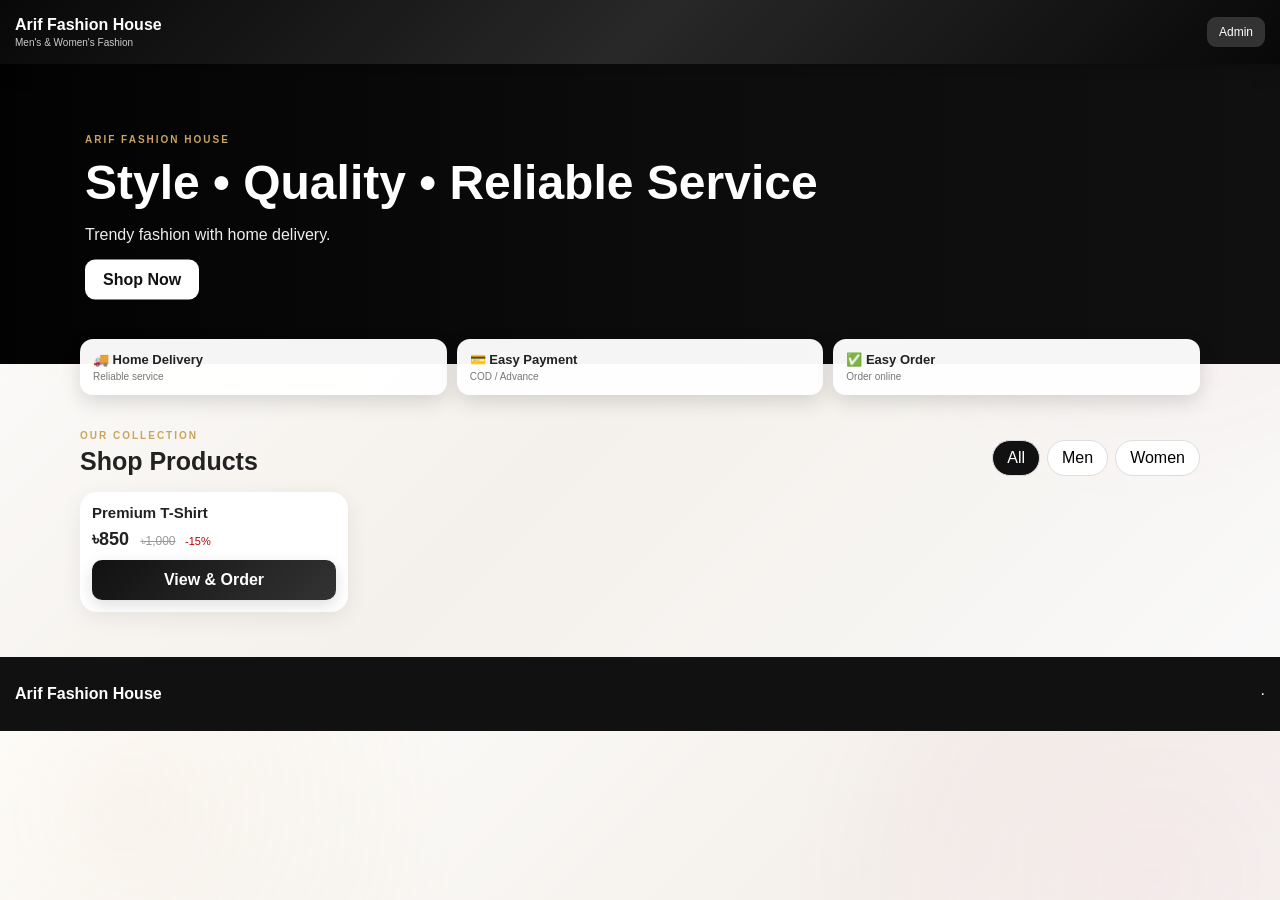
==== index.html @ 1080dfa6 "Add files via upload" ====
<!doctype html>
<html lang="bn"><head>
<meta charset="utf-8"><meta name="viewport" content="width=device-width,initial-scale=1">
<title>Arif Fashion House</title><link rel="stylesheet" href="style.css"><script src="config.js"></script>
</head><body>
<header class="topbar"><a class="brand" href="#"><img src="logo.png" onerror="this.style.display='none'"><span><b id="brandName">Arif Fashion House</b><small>Men's & Women's Fashion</small></span></a><a class="admin-link" href="admin.html">Admin</a></header>
<section class="hero"><img src="cover.png" onerror="this.style.display='none'"><div><span>ARIF FASHION HOUSE</span><h1 id="heroTitle">Style • Quality • Reliable Service</h1><p id="heroSubtitle">Trendy fashion with home delivery.</p><a href="#productsSection" class="hero-btn">Shop Now</a></div></section>
<main><div class="trust"><div>🚚<b> Home Delivery</b><small>Reliable service</small></div><div>💳<b> Easy Payment</b><small>COD / Advance</small></div><div>✅<b> Easy Order</b><small>Order online</small></div></div>
<section id="productsSection"><div class="section-title"><div><small>OUR COLLECTION</small><h2>Shop Products</h2></div><div class="chips"><button class="chip active" data-cat="all">All</button><button class="chip" data-cat="men">Men</button><button class="chip" data-cat="women">Women</button></div></div><div id="products" class="grid"></div></section></main>
<footer><b id="footerBrand">Arif Fashion House</b><span><a id="facebookLink" href="#">Facebook</a> · <a id="youtubeLink" href="#">YouTube</a></span></footer>

<div id="productModal" class="modal hidden"><div class="modal-card"><button class="close" onclick="closeProduct()">×</button><div class="detail"><div><img id="detailImage" class="detail-img"><div id="thumbs" class="thumbs"></div></div><div><small id="detailCategory"></small><h2 id="detailName"></h2><div class="price-line"><b id="detailPrice"></b><del id="detailOld"></del><i id="detailDiscount"></i></div><p id="detailDescription"></p><div id="colorWrap"><b>Color</b><div id="colors" class="choices"></div></div><div id="sizeWrap"><b>Size</b><div id="sizes" class="choices"></div></div><div class="qty"><button onclick="changeQty(-1)">−</button><b id="qty">1</b><button onclick="changeQty(1)">+</button></div><div class="summary"><span>Product Total</span><b id="productTotal">৳0</b></div><button class="primary full" onclick="goCheckout()">Order Now</button></div></div></div></div>

<div id="checkoutModal" class="modal hidden"><div class="modal-card"><button class="close" onclick="closeCheckout()">×</button><h2>Confirm Your Order</h2><div class="checkout-product"><img id="checkoutImage"><div><b id="checkoutName"></b><p id="variantSummary"></p></div></div><div class="box"><h3>👤 Customer Information</h3><input id="customerName" placeholder="Customer Name *"><input id="customerPhone" placeholder="Mobile Number *" inputmode="tel"><textarea id="customerAddress" placeholder="Full Delivery Address *"></textarea></div><div class="box"><div class="summary"><span>Delivery Charge</span><b id="shipping">৳0</b></div></div><div class="box"><h3>💳 Payment</h3><label><input type="radio" name="payment" value="COD" checked> Cash on Delivery</label><label><input type="radio" name="payment" value="Advance"> Advance Payment</label><div id="paymentNumbers"></div><input id="transactionId" class="hidden" placeholder="Transaction ID"></div><div class="box warning"><h3>⚠️ Order Confirmation</h3><p id="warning"></p><label><input type="checkbox" id="confirmCheck" onchange="toggleConfirm()"> আমি অর্ডারের তথ্য সঠিকভাবে যাচাই করেছি এবং অর্ডারটি গ্রহণ করব।</label></div><div class="summary total"><span>Total</span><b id="total">৳0</b></div><button id="confirmOrder" class="primary full" disabled onclick="submitOrder()">✅ Confirm Order</button><p id="orderMsg"></p></div></div>
<script src="script.js"></script></body></html>
---- style.css ----
*{box-sizing:border-box}body{margin:0;font-family:Arial,"Noto Sans Bengali",sans-serif;color:#222;background:radial-gradient(circle at 10% 10%,#d7b06a18,transparent 25%),radial-gradient(circle at 90% 20%,#d46a9b12,transparent 28%),linear-gradient(135deg,#fff,#f4f0eb,#fafafa)}button,input,textarea{font:inherit}button{cursor:pointer}.topbar{height:64px;background:linear-gradient(135deg,#080808,#282828,#080808);color:#fff;padding:9px 15px;display:flex;justify-content:space-between;align-items:center;position:sticky;top:0;z-index:20;box-shadow:0 5px 20px #0003}.brand{display:flex;align-items:center;gap:10px;color:#fff;text-decoration:none}.brand img{width:45px;height:45px;border-radius:50%;object-fit:cover;border:2px solid #fff9}.brand b,.brand small{display:block}.brand small{font-size:10px;color:#ccc;margin-top:3px}.admin-link{background:#333;color:#fff;text-decoration:none;padding:8px 12px;border-radius:9px;font-size:12px}.hero{height:300px;position:relative;overflow:hidden;background:#111;color:#fff}.hero img{width:100%;height:100%;object-fit:cover;opacity:.7}.hero:after{content:"";position:absolute;inset:0;background:linear-gradient(90deg,#000d,#0005,#0001)}.hero>div{position:absolute;z-index:2;top:50%;left:0;right:0;max-width:1150px;margin:auto;padding:20px;transform:translateY(-50%)}.hero h1{font-size:clamp(28px,6vw,48px);margin:8px 0}.hero p{color:#eee}.hero span,main section>div>div>small{color:#c9a45d;font-weight:bold;letter-spacing:2px;font-size:10px}.hero-btn{display:inline-block;background:#fff;color:#111;padding:11px 18px;border-radius:10px;text-decoration:none;font-weight:bold}.hero+main,main{max-width:1150px;margin:auto;padding:0 15px 45px}.trust{display:grid;grid-template-columns:repeat(3,1fr);gap:10px;margin-top:-25px;position:relative;z-index:3}.trust div{background:#fffffff5;padding:13px;border-radius:13px;box-shadow:0 7px 20px #0002;font-size:13px}.trust small{display:block;color:#777;font-size:10px;margin-top:4px}.section-title{display:flex;justify-content:space-between;align-items:end;padding:30px 0 16px}.section-title h2{margin:4px 0 0;font-size:25px}.chips{display:flex;gap:7px}.chip{border:1px solid #ddd;background:#fff;border-radius:30px;padding:8px 14px}.chip.active{background:#111;color:#fff}.grid{display:grid;grid-template-columns:repeat(4,1fr);gap:16px}.card{background:#fff;border-radius:17px;overflow:hidden;box-shadow:0 6px 22px #00000012;transition:.25s}.card:hover{transform:translateY(-4px)}.card img{width:100%;height:245px;object-fit:cover}.info{padding:12px}.info h3{font-size:15px;margin:0 0 8px}.price{font-size:18px;font-weight:bold}.old{text-decoration:line-through;color:#999;font-size:12px;margin-left:7px}.discount{color:#b00000;font-size:11px;margin-left:5px}.primary{background:linear-gradient(135deg,#111,#333);color:#fff;border:0;border-radius:10px;padding:11px;font-weight:bold;box-shadow:0 5px 15px #0002}.full{width:100%;margin-top:10px}.modal{position:fixed;inset:0;background:#000b;z-index:100;overflow:auto;padding:10px;backdrop-filter:blur(5px)}.modal-card{max-width:700px;margin:15px auto;background:#f5f5f5;border-radius:20px;padding:16px;position:relative;box-shadow:0 25px 60px #0007}.close{position:absolute;right:12px;top:10px;border:0;border-radius:50%;width:38px;height:38px;font-size:24px}.detail{display:grid;grid-template-columns:1fr 1fr;gap:18px}.detail-img{width:100%;height:390px;object-fit:cover;border-radius:14px;background:#eee}.thumbs{display:flex;gap:5px;margin-top:6px}.thumbs img{width:55px;height:55px;object-fit:cover;border-radius:7px}.price-line{display:flex;gap:7px;align-items:center}.price-line>b{font-size:22px}.price-line i{font-style:normal;color:#b00000;font-size:12px}.choices{display:flex;gap:7px;flex-wrap:wrap;margin:7px 0 14px}.choice{border:1px solid #ccc;background:#fff;padding:8px 11px;border-radius:8px}.choice.selected{background:#111;color:#fff}.qty{display:flex;gap:12px;align-items:center;margin:15px 0}.qty button{width:35px;height:35px;border:1px solid #ddd;background:#fff;border-radius:8px;font-size:20px}.summary{display:flex;justify-content:space-between;align-items:center;margin:12px 0}.checkout-product{display:flex;gap:12px;align-items:center;background:#fff;padding:12px;border-radius:12px}.checkout-product img{width:85px;height:85px;object-fit:cover;border-radius:10px}.box{background:#fff;padding:14px;border-radius:14px;margin:10px 0}.box h3{margin:0 0 10px;font-size:15px}.box input:not([type=radio]):not([type=checkbox]),.box textarea{width:100%;padding:11px;margin:4px 0;border:1px solid #ddd;border-radius:9px}.box textarea{min-height:75px}.warning{background:#fffbea;border:1px solid #e4c55c}.warning p{font-size:12px;line-height:1.6}.hidden{display:none!important}.total{font-size:18px}footer{background:#111;color:#fff;padding:28px 15px;display:flex;justify-content:space-between}footer a{color:#ddd;text-decoration:none;margin-left:10px}@media(max-width:900px){.grid{grid-template-columns:repeat(3,1fr)}}@media(max-width:650px){.hero{height:245px}.trust{grid-template-columns:1fr}.section-title{align-items:flex-start;flex-direction:column}.chips{width:100%}.chip{flex:1}.grid{grid-template-columns:repeat(2,1fr);gap:10px}.card img{height:175px}.detail{grid-template-columns:1fr}.detail-img{height:300px}footer{flex-direction:column;gap:15px}}
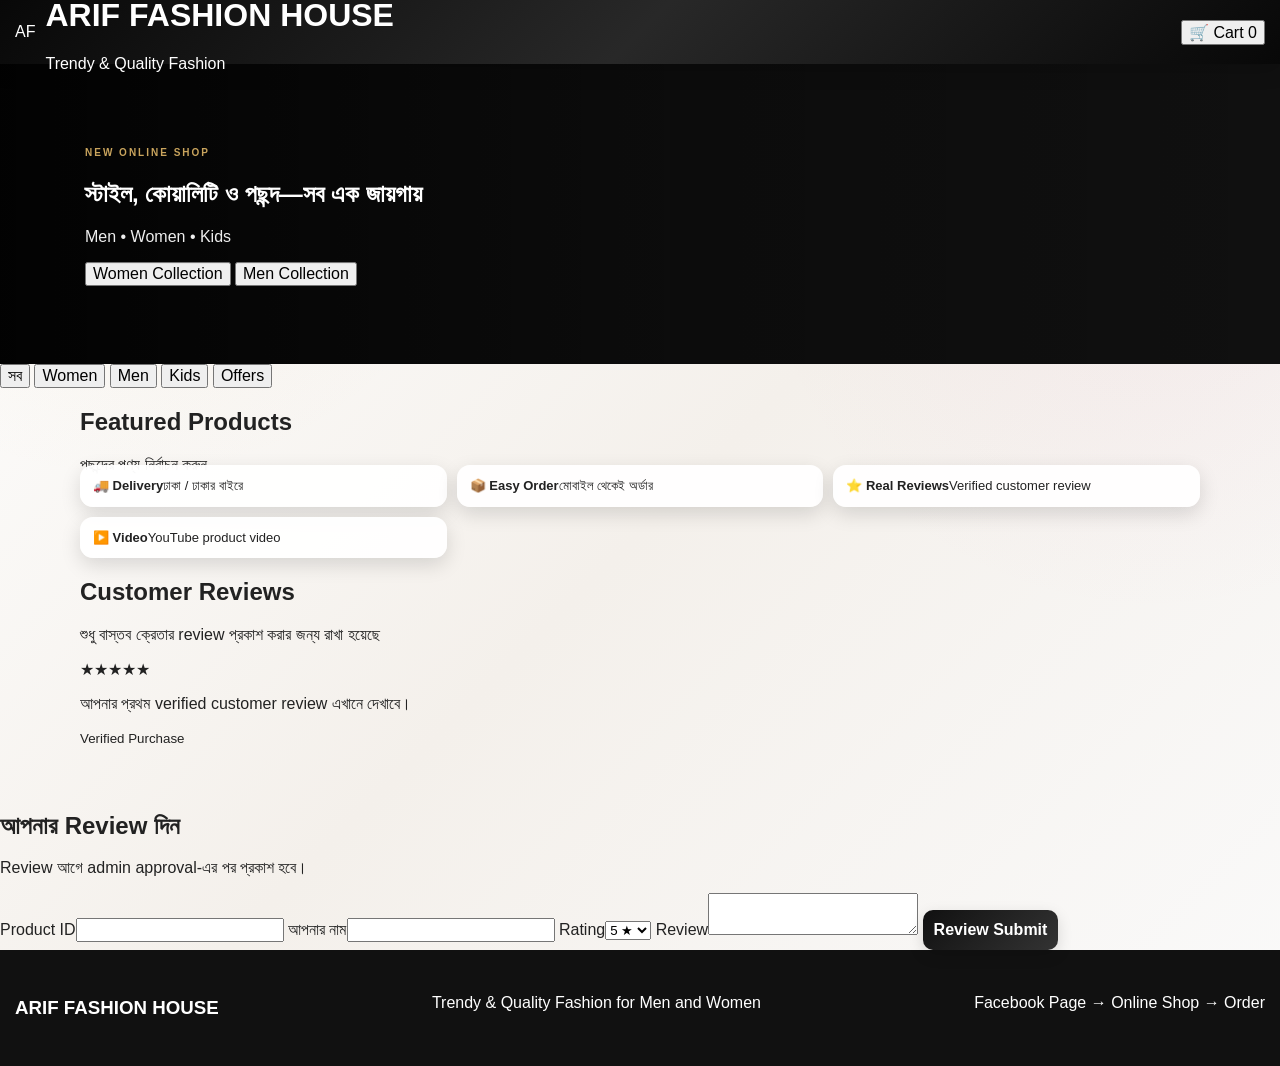
==== commit 2267b156: "Add files via upload" ====
--- a/index.html
+++ b/index.html
@@ -1,15 +1,139 @@
 <!doctype html>
-<html lang="bn"><head>
-<meta charset="utf-8"><meta name="viewport" content="width=device-width,initial-scale=1">
-<title>Arif Fashion House</title><link rel="stylesheet" href="style.css"><script src="config.js"></script>
-</head><body>
-<header class="topbar"><a class="brand" href="#"><img src="logo.png" onerror="this.style.display='none'"><span><b id="brandName">Arif Fashion House</b><small>Men's & Women's Fashion</small></span></a><a class="admin-link" href="admin.html">Admin</a></header>
-<section class="hero"><img src="cover.png" onerror="this.style.display='none'"><div><span>ARIF FASHION HOUSE</span><h1 id="heroTitle">Style • Quality • Reliable Service</h1><p id="heroSubtitle">Trendy fashion with home delivery.</p><a href="#productsSection" class="hero-btn">Shop Now</a></div></section>
-<main><div class="trust"><div>🚚<b> Home Delivery</b><small>Reliable service</small></div><div>💳<b> Easy Payment</b><small>COD / Advance</small></div><div>✅<b> Easy Order</b><small>Order online</small></div></div>
-<section id="productsSection"><div class="section-title"><div><small>OUR COLLECTION</small><h2>Shop Products</h2></div><div class="chips"><button class="chip active" data-cat="all">All</button><button class="chip" data-cat="men">Men</button><button class="chip" data-cat="women">Women</button></div></div><div id="products" class="grid"></div></section></main>
-<footer><b id="footerBrand">Arif Fashion House</b><span><a id="facebookLink" href="#">Facebook</a> · <a id="youtubeLink" href="#">YouTube</a></span></footer>
+<html lang="bn">
+<head>
+  <meta charset="utf-8">
+  <meta name="viewport" content="width=device-width, initial-scale=1">
+  <title>Arif Fashion House | Online Shop</title>
+  <meta name="description" content="Arif Fashion House - Men, Women & Kids Fashion">
+  <link rel="stylesheet" href="style.css">
+</head>
+<body>
+  <header class="topbar">
+    <div class="brand">
+      <div class="brand-mark">AF</div>
+      <div>
+        <h1>ARIF FASHION HOUSE</h1>
+        <p>Trendy & Quality Fashion</p>
+      </div>
+    </div>
+    <button class="cart-btn" onclick="openCart()">🛒 Cart <span id="cartCount">0</span></button>
+  </header>
 
-<div id="productModal" class="modal hidden"><div class="modal-card"><button class="close" onclick="closeProduct()">×</button><div class="detail"><div><img id="detailImage" class="detail-img"><div id="thumbs" class="thumbs"></div></div><div><small id="detailCategory"></small><h2 id="detailName"></h2><div class="price-line"><b id="detailPrice"></b><del id="detailOld"></del><i id="detailDiscount"></i></div><p id="detailDescription"></p><div id="colorWrap"><b>Color</b><div id="colors" class="choices"></div></div><div id="sizeWrap"><b>Size</b><div id="sizes" class="choices"></div></div><div class="qty"><button onclick="changeQty(-1)">−</button><b id="qty">1</b><button onclick="changeQty(1)">+</button></div><div class="summary"><span>Product Total</span><b id="productTotal">৳0</b></div><button class="primary full" onclick="goCheckout()">Order Now</button></div></div></div></div>
+  <section class="hero">
+    <div>
+      <span class="tag">NEW ONLINE SHOP</span>
+      <h2>স্টাইল, কোয়ালিটি ও পছন্দ—সব এক জায়গায়</h2>
+      <p>Men • Women • Kids</p>
+      <div class="hero-actions">
+        <button onclick="filterProducts('Women')">Women Collection</button>
+        <button onclick="filterProducts('Men')">Men Collection</button>
+      </div>
+    </div>
+  </section>
 
-<div id="checkoutModal" class="modal hidden"><div class="modal-card"><button class="close" onclick="closeCheckout()">×</button><h2>Confirm Your Order</h2><div class="checkout-product"><img id="checkoutImage"><div><b id="checkoutName"></b><p id="variantSummary"></p></div></div><div class="box"><h3>👤 Customer Information</h3><input id="customerName" placeholder="Customer Name *"><input id="customerPhone" placeholder="Mobile Number *" inputmode="tel"><textarea id="customerAddress" placeholder="Full Delivery Address *"></textarea></div><div class="box"><div class="summary"><span>Delivery Charge</span><b id="shipping">৳0</b></div></div><div class="box"><h3>💳 Payment</h3><label><input type="radio" name="payment" value="COD" checked> Cash on Delivery</label><label><input type="radio" name="payment" value="Advance"> Advance Payment</label><div id="paymentNumbers"></div><input id="transactionId" class="hidden" placeholder="Transaction ID"></div><div class="box warning"><h3>⚠️ Order Confirmation</h3><p id="warning"></p><label><input type="checkbox" id="confirmCheck" onchange="toggleConfirm()"> আমি অর্ডারের তথ্য সঠিকভাবে যাচাই করেছি এবং অর্ডারটি গ্রহণ করব।</label></div><div class="summary total"><span>Total</span><b id="total">৳0</b></div><button id="confirmOrder" class="primary full" disabled onclick="submitOrder()">✅ Confirm Order</button><p id="orderMsg"></p></div></div>
-<script src="script.js"></script></body></html>+  <nav class="categories">
+    <button class="active" onclick="filterProducts('All', this)">সব</button>
+    <button onclick="filterProducts('Women', this)">Women</button>
+    <button onclick="filterProducts('Men', this)">Men</button>
+    <button onclick="filterProducts('Kids', this)">Kids</button>
+    <button onclick="filterProducts('Offers', this)">Offers</button>
+  </nav>
+
+  <main>
+    <section class="section-head">
+      <div>
+        <h2>Featured Products</h2>
+        <p>পছন্দের পণ্য নির্বাচন করুন</p>
+      </div>
+    </section>
+
+    <section id="products" class="product-grid"></section>
+
+    <section class="trust">
+      <div><b>🚚 Delivery</b><span>ঢাকা / ঢাকার বাইরে</span></div>
+      <div><b>📦 Easy Order</b><span>মোবাইল থেকেই অর্ডার</span></div>
+      <div><b>⭐ Real Reviews</b><span>Verified customer review</span></div>
+      <div><b>▶️ Video</b><span>YouTube product video</span></div>
+    </section>
+
+    <section class="reviews">
+      <div class="section-head">
+        <div>
+          <h2>Customer Reviews</h2>
+          <p>শুধু বাস্তব ক্রেতার review প্রকাশ করার জন্য রাখা হয়েছে</p>
+        </div>
+      </div>
+      <div id="reviewList" class="review-grid">
+        <article class="review-card">
+          <div>★★★★★</div>
+          <p>আপনার প্রথম verified customer review এখানে দেখাবে।</p>
+          <small>Verified Purchase</small>
+        </article>
+      </div>
+    </section>
+  </main>
+
+    <section class="reviews-submit">
+      <div class="section-head"><div><h2>আপনার Review দিন</h2><p>Review আগে admin approval-এর পর প্রকাশ হবে।</p></div></div>
+      <form id="reviewForm" class="review-form">
+        <label>Product ID<input id="reviewProductId" type="number" required></label>
+        <label>আপনার নাম<input id="reviewCustomerName" required></label>
+        <label>Rating<select id="reviewRating"><option value="5">5 ★</option><option value="4">4 ★</option><option value="3">3 ★</option><option value="2">2 ★</option><option value="1">1 ★</option></select></label>
+        <label>Review<textarea id="reviewText" required></textarea></label>
+        <button class="primary" type="submit">Review Submit</button>
+      </form>
+    </section>
+
+  <footer>
+    <h3>ARIF FASHION HOUSE</h3>
+    <p>Trendy & Quality Fashion for Men and Women</p>
+    <p class="small">Facebook Page → Online Shop → Order</p>
+  </footer>
+
+  <div id="cartModal" class="modal hidden">
+    <div class="modal-box">
+      <button class="close" onclick="closeCart()">×</button>
+      <h2>আপনার Cart</h2>
+      <div id="cartItems"></div>
+      <div class="cart-total">মোট: ৳<span id="cartTotal">0</span></div>
+      <button class="primary" onclick="goToOrder()">Order Form</button>
+    </div>
+  </div>
+
+  <div id="orderModal" class="modal hidden">
+    <div class="modal-box">
+      <button class="close" onclick="closeOrder()">×</button>
+      <h2>Order Form</h2>
+      <p class="note">ফর্ম পূরণ করে WhatsApp-এ অর্ডার পাঠানো যাবে।</p>
+      <form id="orderForm">
+        <div id="orderSummary" class="order-summary"></div>
+        <label>Customer Name<input required id="customerName"></label>
+        <label>Mobile Number<input required id="customerPhone" inputmode="tel"></label>
+        <label>Delivery Area
+          <select id="deliveryArea">
+            <option value="Dhaka">ঢাকা</option>
+            <option value="Outside Dhaka">ঢাকার বাইরে</option>
+          </select>
+          <small id="deliveryChargeHint" class="delivery-charge-hint">Delivery Charge: ৳60</small>
+        </label>
+        <label>Full Address<textarea required id="address"></textarea></label>
+        <label>Payment Method
+          <select id="paymentMethod" onchange="togglePaymentFields()">
+            <option value="COD">Cash on Delivery</option>
+            <option value="bKash">Personal bKash</option>
+            <option value="Nagad">Personal Nagad</option>
+          </select>
+        </label>
+        <div id="paymentFields" class="payment-fields hidden">
+          <p id="paymentInstructions" class="note"></p>
+          <label>Payment Mobile Number<input id="paymentPhone" inputmode="tel" placeholder="যে নম্বর থেকে payment করেছেন"></label>
+          <label>Transaction ID<input id="transactionId" placeholder="bKash/Nagad Transaction ID"></label>
+        </div>
+        <button class="primary" type="submit">WhatsApp-এ Order পাঠান</button>
+      </form>
+    </div>
+  </div>
+
+  <script src="script.js"></script>
+</body>
+</html>
